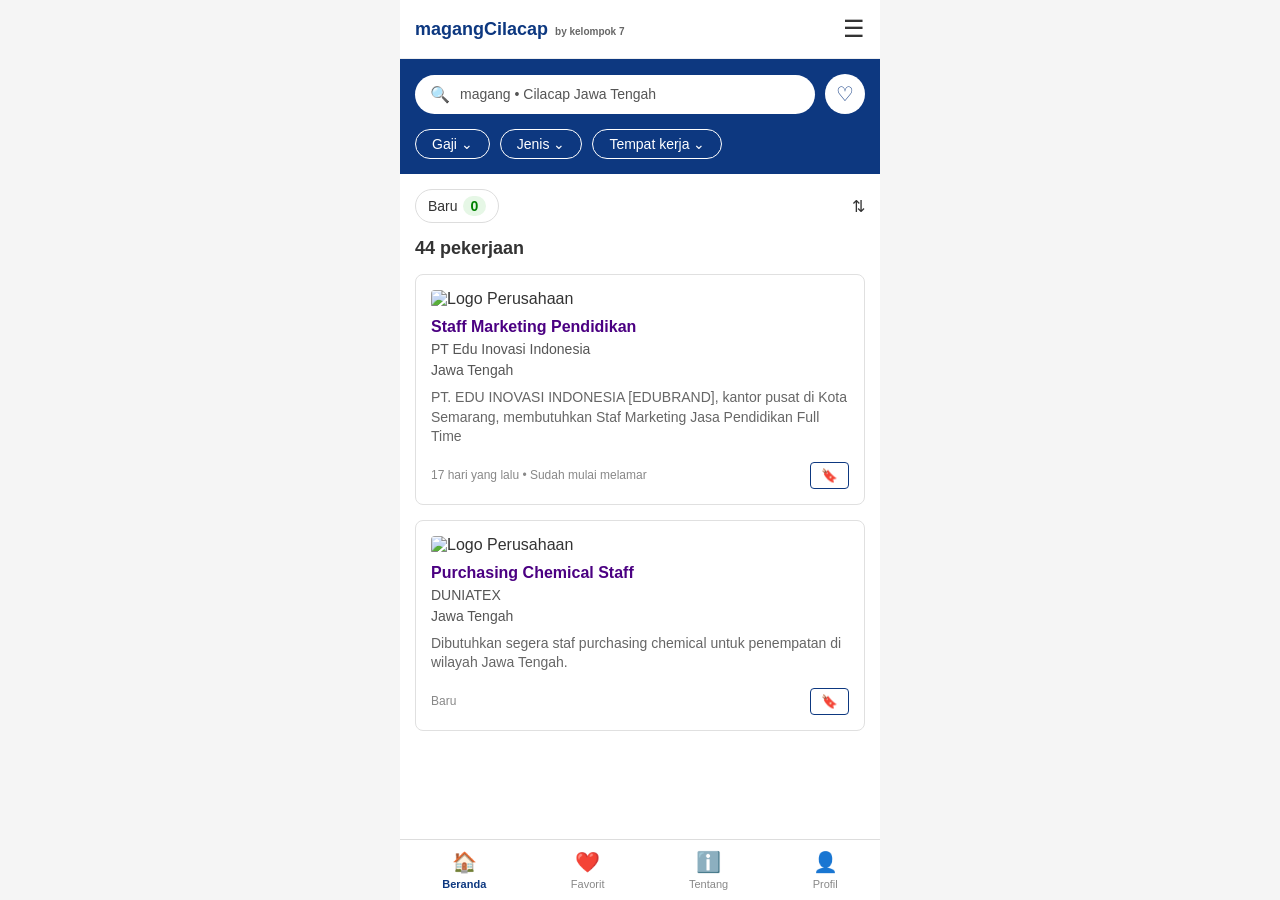
==== index.html @ 570e0b60 "membuat file index serta js, css" ====
<!DOCTYPE html>
<html lang="id">
<head>
    <meta charset="UTF-8">
    <meta name="viewport" content="width=device-width, initial-scale=1.0">
    <title>Beranda - Magang Jobs</title>
    <link rel="stylesheet" href="style.css">
</head>
<body>
    <div id="app-container">
        <!-- HEADER -->
        <header class="top-header">
            <div class="logo">
                magangCilacap <div class="logo-sub">by kelompok 7</div>
            </div>
            <div class="header-actions">
                <div class="menu-icon">☰</div>
            </div>
        </header>

        <!-- BAGIAN BIRU ATAS (Pencarian & Filter) -->
        <!-- BAGIAN BIRU ATAS (Pencarian & Filter) -->
        <div class="top-blue-bg" style="position: relative; z-index: 100;">
            <div class="search-section">
                <div class="search-box">
                    <div class="search-icon">🔍</div>
                    <input type="text" value="magang • Cilacap Jawa Tengah" readonly>
                </div>
                <button class="heart-icon-btn" onclick="window.location.href='favorit.html'">♡</button>
            </div>
            
            <div class="filter-section" id="filter-container">
                <!-- Tombol Filter -->
                <button class="filter-btn" onclick="togglePopup('popup-gaji', event)">Gaji ⌄</button>
                <button class="filter-btn" onclick="togglePopup('popup-jenis', event)">Jenis ⌄</button>
                <button class="filter-btn" onclick="togglePopup('popup-tempat', event)">Tempat kerja ⌄</button>
            </div>

            <!-- POP-UP DIKELUARKAN DARI SINI AGAR TIDAK TERSEMBUNYI -->
            
            <!-- POP-UP GAJI -->
            <div id="popup-gaji" class="filter-popup" style="display: none;">
                <div class="popup-tabs">
                    <div class="tab">Tahunan</div>
                    <div class="tab active-tab">Bulanan</div>
                    <div class="tab">Per Jam</div>
                </div>
                <div class="popup-inputs">
                    <div class="input-group">
                        <label>Min • IDR</label>
                        <select>
                            <option>Rp 0</option>
                            <option>Rp 1 jt</option>
                            <option>Rp 3 jt</option>
                        </select>
                    </div>
                    <div class="input-group">
                        <label>Maks • IDR</label>
                        <select>
                            <option>Rp 100 jt+</option>
                            <option>Rp 10 jt</option>
                            <option>Rp 5 jt</option>
                        </select>
                    </div>
                </div>
            </div>

            <!-- POP-UP JENIS -->
            <div id="popup-jenis" class="filter-popup" style="display: none;">
                <label class="checkbox-label"><input type="checkbox"> Penuh waktu</label>
                <label class="checkbox-label"><input type="checkbox"> Paruh waktu</label>
                <label class="checkbox-label"><input type="checkbox"> Kontrak/Temporer</label>
                <label class="checkbox-label"><input type="checkbox"> Kasual/Liburan</label>
            </div>

            <!-- POP-UP TEMPAT KERJA -->
            <div id="popup-tempat" class="filter-popup" style="display: none;">
                <label class="checkbox-label"><input type="checkbox"> Kantor</label>
                <label class="checkbox-label"><input type="checkbox"> Hibrid</label>
                <label class="checkbox-label"><input type="checkbox"> Jarak jauh</label>
            </div>
        </div>

        <!-- KONTEN BERANDA -->
        <div class="content">
            <div class="results-info">
                <div class="badge-baru">Baru <div class="count">0</div></div>
                <div class="sort-icon">⇅</div>
            </div>
            
            <h2 class="job-count">44 pekerjaan</h2>

            <!-- KARTU PEKERJAAN 1 -->
            <div class="job-card" onclick="window.location.href='detail.html'">
                <img src="https://via.placeholder.com/60" alt="Logo Perusahaan" class="company-logo">
                <h3 class="job-title">Staff Marketing Pendidikan</h3>
                <p class="company-name">PT Edu Inovasi Indonesia</p>
                <p class="job-location">Jawa Tengah</p>
                <p class="job-snippet">PT. EDU INOVASI INDONESIA [EDUBRAND], kantor pusat di Kota Semarang, membutuhkan Staf Marketing Jasa Pendidikan Full Time</p>
                <div class="job-footer">
                    <div class="time-posted">17 hari yang lalu • Sudah mulai melamar</div>
                    <button class="bookmark-btn" onclick="tambahFavorit(event)">🔖</button>
                </div>
            </div>
            
            <!-- KARTU PEKERJAAN 2 -->
            <div class="job-card" onclick="window.location.href='detail.html'">
                <img src="https://via.placeholder.com/60" alt="Logo Perusahaan" class="company-logo">
                <h3 class="job-title">Purchasing Chemical Staff</h3>
                <p class="company-name">DUNIATEX</p>
                <p class="job-location">Jawa Tengah</p>
                <p class="job-snippet">Dibutuhkan segera staf purchasing chemical untuk penempatan di wilayah Jawa Tengah.</p>
                <div class="job-footer">
                    <div class="time-posted">Baru</div>
                    <button class="bookmark-btn" onclick="tambahFavorit(event)">🔖</button>
                </div>
            </div>
        </div>

        <!-- BOTTOM NAVIGATION -->
        <nav class="bottom-nav">
            <a href="index.html" class="nav-item active"><div class="nav-icon">🏠</div>Beranda</a>
            <a href="favorit.html" class="nav-item"><div class="nav-icon">❤️</div>Favorit</a>
            <a href="tentang.html" class="nav-item"><div class="nav-icon">ℹ️</div>Tentang</a>
            <a href="profil.html" class="nav-item"><div class="nav-icon">👤</div>Profil</a>
        </nav>
    </div>
    <script src="script.js"></script>
</body>
</html>
---- style.css ----
* {
    margin: 0;
    padding: 0;
    box-sizing: border-box;
    font-family: -apple-system, BlinkMacSystemFont, "Segoe UI", Roboto, Helvetica, Arial, sans-serif;
}

body {
    background-color: #f5f5f5;
    color: #333;
}

#app-container {
    max-width: 480px;
    margin: 0 auto;
    background-color: #fff;
    min-height: 100vh;
    position: relative;
    padding-bottom: 70px;
}

.top-header {
    display: flex;
    justify-content: space-between;
    align-items: center;
    padding: 15px;
    border-bottom: 1px solid #eee;
    background: #fff;
}

.logo { font-weight: bold; font-size: 18px; color: #0d3880; }
.logo-sub { font-size: 10px; color: #666; display: inline-block; margin-left: 2px; }
.menu-icon { font-size: 24px; cursor: pointer; }
.content { padding: 15px; }

.bottom-nav {
    position: fixed; bottom: 0; left: 50%; transform: translateX(-50%);
    width: 100%; max-width: 480px; background: #fff; display: flex;
    justify-content: space-around; padding: 10px 0; border-top: 1px solid #ddd; z-index: 1000;
}
.nav-item { text-decoration: none; color: #888; font-size: 11px; display: flex; flex-direction: column; align-items: center; gap: 4px; }
.nav-item.active { color: #0d3880; font-weight: bold; }
.nav-icon { font-size: 20px; }


/* ==========================================================================
   FAWWAZ (FITUR: BERANDA & FILTER POP-UP)
   ========================================================================== */
.top-blue-bg { background-color: #0d3880; padding-bottom: 15px; }
.search-section { padding: 15px; display: flex; gap: 10px; align-items: center; }
.search-box { flex: 1; background: #fff; border-radius: 20px; padding: 10px 15px; display: flex; align-items: center; gap: 10px; }
.search-box input { border: none; outline: none; width: 100%; font-size: 14px; color: #555; }
.heart-icon-btn { background: #fff; color: #0d3880; border: none; width: 40px; height: 40px; border-radius: 50%; font-size: 20px; cursor: pointer; display: flex; align-items: center; justify-content: center; }
.filter-section { padding: 0 15px; display: flex; gap: 10px; overflow-x: auto; position: relative; }
.filter-section::-webkit-scrollbar { display: none; }
.filter-btn { background: transparent; border: 1px solid #fff; color: #fff; padding: 6px 16px; border-radius: 20px; white-space: nowrap; cursor: pointer; font-size: 14px; }

.filter-popup { position: absolute; top: 130px; left: 15px; background-color: #fff; color: #333; border-radius: 12px; padding: 15px; box-shadow: 0 4px 15px rgba(0, 0, 0, 0.2); z-index: 9999; min-width: 250px; }
.checkbox-label { display: flex; align-items: center; gap: 12px; padding: 10px 0; font-size: 16px; color: #444; cursor: pointer; }
.checkbox-label input[type="checkbox"] { width: 20px; height: 20px; accent-color: #0d3880; cursor: pointer; }
.popup-tabs { display: flex; gap: 15px; border-bottom: 1px solid #eee; margin-bottom: 15px; }
.tab { padding-bottom: 10px; font-size: 14px; color: #666; cursor: pointer; }
.active-tab { color: #0d3880; font-weight: bold; border-bottom: 2px solid #0d3880; }
.popup-inputs { display: flex; gap: 10px; }
.input-group { flex: 1; }
.input-group label { font-size: 12px; font-weight: bold; color: #000; display: block; margin-bottom: 5px; }
.input-group select { width: 100%; padding: 8px 10px; border: 1px solid #ccc; border-radius: 6px; font-size: 14px; background-color: #fff; color: #555; outline: none; }

.results-info { display: flex; justify-content: space-between; align-items: center; margin-bottom: 15px; }
.badge-baru { border: 1px solid #ddd; padding: 6px 12px; border-radius: 20px; font-size: 14px; display: flex; align-items: center; gap: 5px; }
.badge-baru .count { background: #e6f7e6; color: #008000; padding: 2px 8px; border-radius: 10px; font-weight: bold; }
.job-count { font-size: 18px; margin-bottom: 15px; }
.job-card { padding: 15px; border: 1px solid #e0e0e0; border-radius: 8px; margin-bottom: 15px; background: #fff; cursor: pointer; }
.company-logo { width: 50px; height: 50px; border-radius: 4px; margin-bottom: 10px; }
.job-title { color: #4b0082; font-size: 16px; margin-bottom: 5px; }
.company-name, .job-location { font-size: 14px; color: #555; margin-bottom: 5px; }
.job-snippet { font-size: 14px; color: #666; margin-top: 10px; line-height: 1.4; }
.job-footer { display: flex; justify-content: space-between; align-items: center; margin-top: 15px; }
.time-posted { font-size: 12px; color: #888; }
.bookmark-btn { background: transparent; border: 1px solid #0d3880; color: #0d3880; padding: 5px 10px; border-radius: 4px; cursor: pointer; }
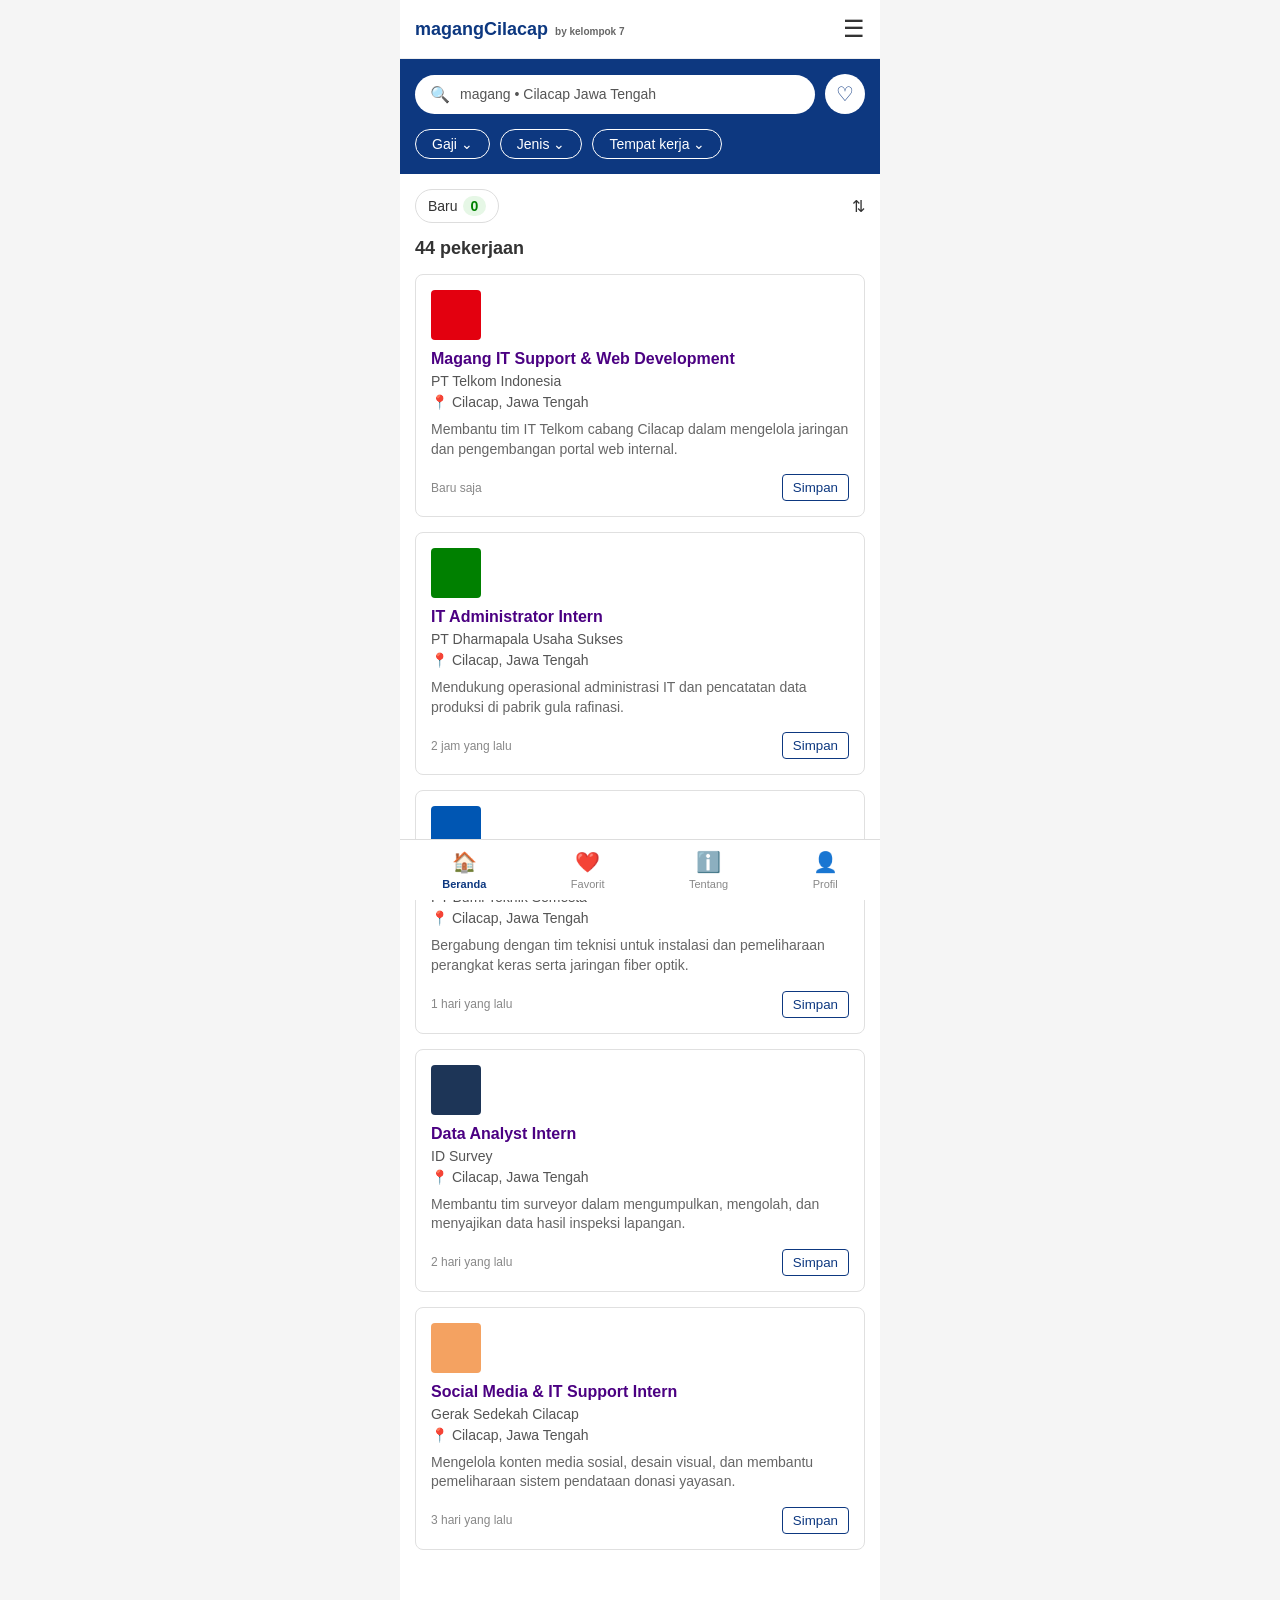
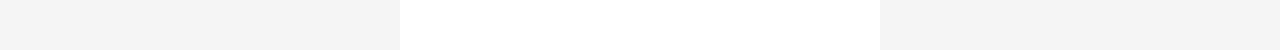
==== commit 2563c6f7: "mengubah daftar perusahaan di beranda" ====
--- a/index.html
+++ b/index.html
@@ -8,7 +8,7 @@
 </head>
 <body>
     <div id="app-container">
-        <!-- HEADER -->
+        
         <header class="top-header">
             <div class="logo">
                 magangCilacap <div class="logo-sub">by kelompok 7</div>
@@ -18,8 +18,7 @@
             </div>
         </header>
 
-        <!-- BAGIAN BIRU ATAS (Pencarian & Filter) -->
-        <!-- BAGIAN BIRU ATAS (Pencarian & Filter) -->
+        
         <div class="top-blue-bg" style="position: relative; z-index: 100;">
             <div class="search-section">
                 <div class="search-box">
@@ -30,15 +29,14 @@
             </div>
             
             <div class="filter-section" id="filter-container">
-                <!-- Tombol Filter -->
+                
                 <button class="filter-btn" onclick="togglePopup('popup-gaji', event)">Gaji ⌄</button>
                 <button class="filter-btn" onclick="togglePopup('popup-jenis', event)">Jenis ⌄</button>
                 <button class="filter-btn" onclick="togglePopup('popup-tempat', event)">Tempat kerja ⌄</button>
             </div>
 
-            <!-- POP-UP DIKELUARKAN DARI SINI AGAR TIDAK TERSEMBUNYI -->
+           
             
-            <!-- POP-UP GAJI -->
             <div id="popup-gaji" class="filter-popup" style="display: none;">
                 <div class="popup-tabs">
                     <div class="tab">Tahunan</div>
@@ -65,7 +63,7 @@
                 </div>
             </div>
 
-            <!-- POP-UP JENIS -->
+            
             <div id="popup-jenis" class="filter-popup" style="display: none;">
                 <label class="checkbox-label"><input type="checkbox"> Penuh waktu</label>
                 <label class="checkbox-label"><input type="checkbox"> Paruh waktu</label>
@@ -73,7 +71,7 @@
                 <label class="checkbox-label"><input type="checkbox"> Kasual/Liburan</label>
             </div>
 
-            <!-- POP-UP TEMPAT KERJA -->
+            
             <div id="popup-tempat" class="filter-popup" style="display: none;">
                 <label class="checkbox-label"><input type="checkbox"> Kantor</label>
                 <label class="checkbox-label"><input type="checkbox"> Hibrid</label>
@@ -81,7 +79,7 @@
             </div>
         </div>
 
-        <!-- KONTEN BERANDA -->
+        
         <div class="content">
             <div class="results-info">
                 <div class="badge-baru">Baru <div class="count">0</div></div>
@@ -90,34 +88,78 @@
             
             <h2 class="job-count">44 pekerjaan</h2>
 
-            <!-- KARTU PEKERJAAN 1 -->
-            <div class="job-card" onclick="window.location.href='detail.html'">
-                <img src="https://via.placeholder.com/60" alt="Logo Perusahaan" class="company-logo">
-                <h3 class="job-title">Staff Marketing Pendidikan</h3>
-                <p class="company-name">PT Edu Inovasi Indonesia</p>
-                <p class="job-location">Jawa Tengah</p>
-                <p class="job-snippet">PT. EDU INOVASI INDONESIA [EDUBRAND], kantor pusat di Kota Semarang, membutuhkan Staf Marketing Jasa Pendidikan Full Time</p>
-                <div class="job-footer">
-                    <div class="time-posted">17 hari yang lalu • Sudah mulai melamar</div>
-                    <button class="bookmark-btn" onclick="tambahFavorit(event)">🔖</button>
-                </div>
-            </div>
-            
-            <!-- KARTU PEKERJAAN 2 -->
-            <div class="job-card" onclick="window.location.href='detail.html'">
-                <img src="https://via.placeholder.com/60" alt="Logo Perusahaan" class="company-logo">
-                <h3 class="job-title">Purchasing Chemical Staff</h3>
-                <p class="company-name">DUNIATEX</p>
-                <p class="job-location">Jawa Tengah</p>
-                <p class="job-snippet">Dibutuhkan segera staf purchasing chemical untuk penempatan di wilayah Jawa Tengah.</p>
-                <div class="job-footer">
-                    <div class="time-posted">Baru</div>
-                    <button class="bookmark-btn" onclick="tambahFavorit(event)">🔖</button>
-                </div>
-            </div>
-        </div>
+           
+            <!-- KARTU 1: PT TELKOM INDONESIA -->
+<div class="job-card" onclick="window.location.href='detail-telkom.html'">
+    <div class="company-logo" style="background-color: #E3000F;"></div>
+    <h3 class="job-title">Magang IT Support & Web Development</h3>
+    <p class="company-name">PT Telkom Indonesia</p>
+    <p class="job-location">📍 Cilacap, Jawa Tengah</p>
+    <p class="job-snippet">Membantu tim IT Telkom cabang Cilacap dalam mengelola jaringan dan pengembangan portal web internal.</p>
+    
+    <div class="job-footer">
+        <p class="time-posted">Baru saja</p>
+        <button class="bookmark-btn" onclick="tambahFavorit(event)">Simpan</button>
+    </div>
+</div>
 
-        <!-- BOTTOM NAVIGATION -->
+<!-- KARTU 2: PT DHARMAPALA USAHA SUKSES -->
+<div class="job-card" onclick="window.location.href='detail-dharmapala.html'">
+    <div class="company-logo" style="background-color: #008000;"></div>
+    <h3 class="job-title">IT Administrator Intern</h3>
+    <p class="company-name">PT Dharmapala Usaha Sukses</p>
+    <p class="job-location">📍 Cilacap, Jawa Tengah</p>
+    <p class="job-snippet">Mendukung operasional administrasi IT dan pencatatan data produksi di pabrik gula rafinasi.</p>
+    
+    <div class="job-footer">
+        <p class="time-posted">2 jam yang lalu</p>
+        <button class="bookmark-btn" onclick="tambahFavorit(event)">Simpan</button>
+    </div>
+</div>
+
+<!-- KARTU 3: PT BUMI TEKNIK SEMESTA -->
+<div class="job-card" onclick="window.location.href='detail-bumiteknik.html'">
+    <div class="company-logo" style="background-color: #0056b3;"></div>
+    <h3 class="job-title">Internship Teknisi Jaringan</h3>
+    <p class="company-name">PT Bumi Teknik Semesta</p>
+    <p class="job-location">📍 Cilacap, Jawa Tengah</p>
+    <p class="job-snippet">Bergabung dengan tim teknisi untuk instalasi dan pemeliharaan perangkat keras serta jaringan fiber optik.</p>
+    
+    <div class="job-footer">
+        <p class="time-posted">1 hari yang lalu</p>
+        <button class="bookmark-btn" onclick="tambahFavorit(event)">Simpan</button>
+    </div>
+</div>
+
+<!-- KARTU 4: ID SURVEY -->
+<div class="job-card" onclick="window.location.href='detail-idsurvey.html'">
+    <div class="company-logo" style="background-color: #1D3557;"></div>
+    <h3 class="job-title">Data Analyst Intern</h3>
+    <p class="company-name">ID Survey</p>
+    <p class="job-location">📍 Cilacap, Jawa Tengah</p>
+    <p class="job-snippet">Membantu tim surveyor dalam mengumpulkan, mengolah, dan menyajikan data hasil inspeksi lapangan.</p>
+    
+    <div class="job-footer">
+        <p class="time-posted">2 hari yang lalu</p>
+        <button class="bookmark-btn" onclick="tambahFavorit(event)">Simpan</button>
+    </div>
+</div>
+
+<!-- KARTU 5: GERAK SEDEKAH CILACAP -->
+<div class="job-card" onclick="window.location.href='detail-gsc.html'">
+    <div class="company-logo" style="background-color: #F4A261;"></div>
+    <h3 class="job-title">Social Media & IT Support Intern</h3>
+    <p class="company-name">Gerak Sedekah Cilacap</p>
+    <p class="job-location">📍 Cilacap, Jawa Tengah</p>
+    <p class="job-snippet">Mengelola konten media sosial, desain visual, dan membantu pemeliharaan sistem pendataan donasi yayasan.</p>
+    
+    <div class="job-footer">
+        <p class="time-posted">3 hari yang lalu</p>
+        <button class="bookmark-btn" onclick="tambahFavorit(event)">Simpan</button>
+    </div>
+</div>
+
+        
         <nav class="bottom-nav">
             <a href="index.html" class="nav-item active"><div class="nav-icon">🏠</div>Beranda</a>
             <a href="favorit.html" class="nav-item"><div class="nav-icon">❤️</div>Favorit</a>
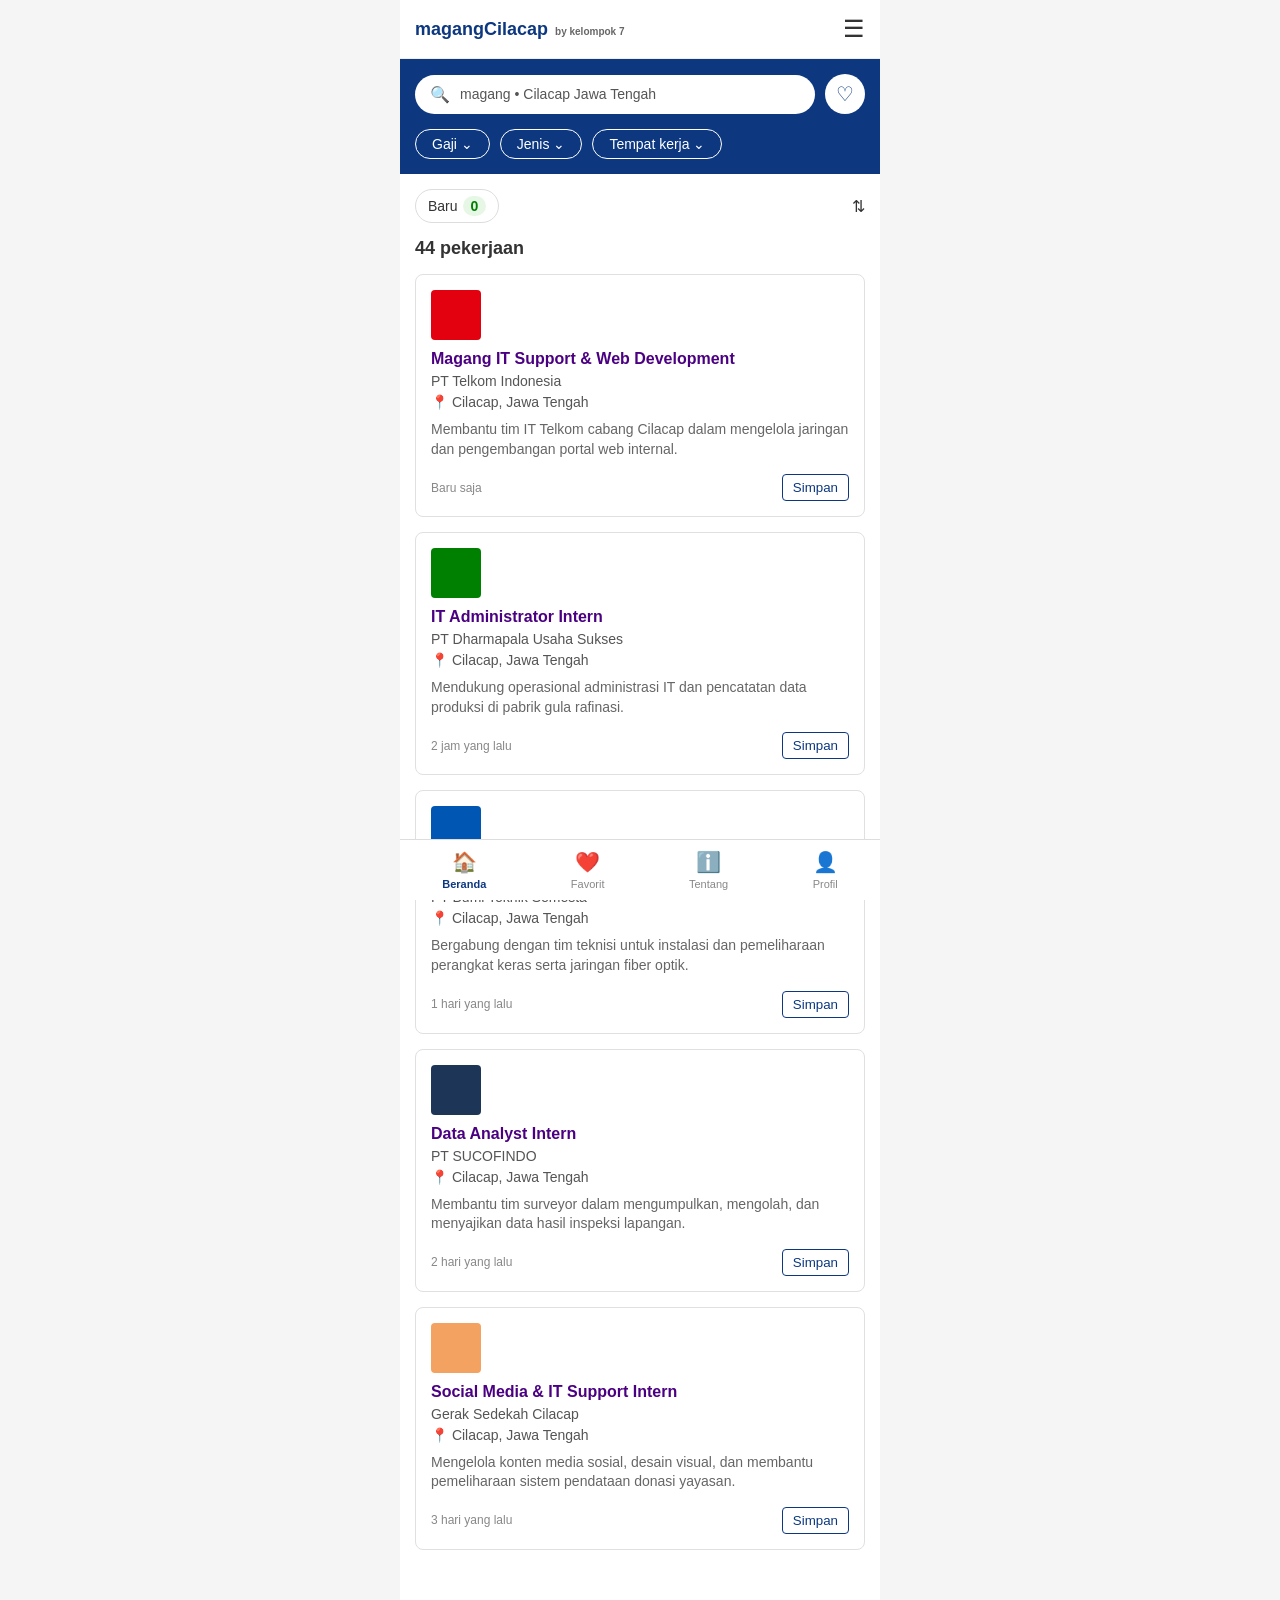
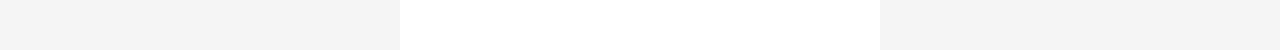
==== commit b9182f76: "Mengubah nama file, tambah js dan css" ====
--- a/index.html
+++ b/index.html
@@ -131,11 +131,11 @@
     </div>
 </div>
 
-<!-- KARTU 4: ID SURVEY -->
+<!-- KARTU 4: PT.SUCOFINDO -->
 <div class="job-card" onclick="window.location.href='detail-idsurvey.html'">
     <div class="company-logo" style="background-color: #1D3557;"></div>
     <h3 class="job-title">Data Analyst Intern</h3>
-    <p class="company-name">ID Survey</p>
+    <p class="company-name">PT SUCOFINDO</p>
     <p class="job-location">📍 Cilacap, Jawa Tengah</p>
     <p class="job-snippet">Membantu tim surveyor dalam mengumpulkan, mengolah, dan menyajikan data hasil inspeksi lapangan.</p>
     
--- a/style.css
+++ b/style.css
@@ -80,4 +80,87 @@
 .time-posted { font-size: 12px; color: #888; }
 .bookmark-btn { background: transparent; border: 1px solid #0d3880; color: #0d3880; padding: 5px 10px; border-radius: 4px; cursor: pointer; }
 
+/* ==========================================================================
+   GLOBAL STYLES (MILIK BERSAMA - JANGAN DIUBAH TANPA KESEPAKATAN)
+   ========================================================================== */
+* { margin: 0; padding: 0; box-sizing: border-box; font-family: -apple-system, BlinkMacSystemFont, "Segoe UI", Roboto, Helvetica, Arial, sans-serif; }
+body { background-color: #f5f5f5; color: #333; }
+#app-container { max-width: 480px; margin: 0 auto; background-color: #fff; min-height: 100vh; position: relative; padding-bottom: 70px; }
+.top-header { display: flex; justify-content: space-between; align-items: center; padding: 15px; border-bottom: 1px solid #eee; background: #fff; }
+.logo { font-weight: bold; font-size: 18px; color: #0d3880; }
+.logo-sub { font-size: 10px; color: #666; display: inline-block; margin-left: 2px; }
+.menu-icon { font-size: 24px; cursor: pointer; }
+.content { padding: 15px; }
+.bottom-nav { position: fixed; bottom: 0; left: 50%; transform: translateX(-50%); width: 100%; max-width: 480px; background: #fff; display: flex; justify-content: space-around; padding: 10px 0; border-top: 1px solid #ddd; z-index: 1000; }
+.nav-item { text-decoration: none; color: #888; font-size: 11px; display: flex; flex-direction: column; align-items: center; gap: 4px; }
+.nav-item.active { color: #0d3880; font-weight: bold; }
+.nav-icon { font-size: 20px; }
 
+/* ==========================================================================
+   AREA ANGGOTA 1: FAWWAZ (FITUR: BERANDA & FILTER POP-UP)
+   ========================================================================== */
+.top-blue-bg { background-color: #0d3880; padding-bottom: 15px; }
+.search-section { padding: 15px; display: flex; gap: 10px; align-items: center; }
+.search-box { flex: 1; background: #fff; border-radius: 20px; padding: 10px 15px; display: flex; align-items: center; gap: 10px; }
+.search-box input { border: none; outline: none; width: 100%; font-size: 14px; color: #555; }
+.heart-icon-btn { background: #fff; color: #0d3880; border: none; width: 40px; height: 40px; border-radius: 50%; font-size: 20px; cursor: pointer; display: flex; align-items: center; justify-content: center; }
+.filter-section { padding: 0 15px; display: flex; gap: 10px; overflow-x: auto; position: relative; }
+.filter-section::-webkit-scrollbar { display: none; }
+.filter-btn { background: transparent; border: 1px solid #fff; color: #fff; padding: 6px 16px; border-radius: 20px; white-space: nowrap; cursor: pointer; font-size: 14px; }
+.filter-popup { position: absolute; top: 130px; left: 15px; background-color: #fff; color: #333; border-radius: 12px; padding: 15px; box-shadow: 0 4px 15px rgba(0, 0, 0, 0.2); z-index: 9999; min-width: 250px; }
+.checkbox-label { display: flex; align-items: center; gap: 12px; padding: 10px 0; font-size: 16px; color: #444; cursor: pointer; }
+.checkbox-label input[type="checkbox"] { width: 20px; height: 20px; accent-color: #0d3880; cursor: pointer; }
+.popup-tabs { display: flex; gap: 15px; border-bottom: 1px solid #eee; margin-bottom: 15px; }
+.tab { padding-bottom: 10px; font-size: 14px; color: #666; cursor: pointer; }
+.active-tab { color: #0d3880; font-weight: bold; border-bottom: 2px solid #0d3880; }
+.popup-inputs { display: flex; gap: 10px; }
+.input-group { flex: 1; }
+.input-group label { font-size: 12px; font-weight: bold; color: #000; display: block; margin-bottom: 5px; }
+.input-group select { width: 100%; padding: 8px 10px; border: 1px solid #ccc; border-radius: 6px; font-size: 14px; background-color: #fff; color: #555; outline: none; }
+.results-info { display: flex; justify-content: space-between; align-items: center; margin-bottom: 15px; }
+.badge-baru { border: 1px solid #ddd; padding: 6px 12px; border-radius: 20px; font-size: 14px; display: flex; align-items: center; gap: 5px; }
+.badge-baru .count { background: #e6f7e6; color: #008000; padding: 2px 8px; border-radius: 10px; font-weight: bold; }
+.job-count { font-size: 18px; margin-bottom: 15px; }
+.job-card { padding: 15px; border: 1px solid #e0e0e0; border-radius: 8px; margin-bottom: 15px; background: #fff; cursor: pointer; }
+.company-logo { width: 50px; height: 50px; border-radius: 4px; margin-bottom: 10px; }
+.job-title { color: #4b0082; font-size: 16px; margin-bottom: 5px; }
+.company-name, .job-location { font-size: 14px; color: #555; margin-bottom: 5px; }
+.job-snippet { font-size: 14px; color: #666; margin-top: 10px; line-height: 1.4; }
+.job-footer { display: flex; justify-content: space-between; align-items: center; margin-top: 15px; }
+.time-posted { font-size: 12px; color: #888; }
+.bookmark-btn { background: transparent; border: 1px solid #0d3880; color: #0d3880; padding: 5px 10px; border-radius: 4px; cursor: pointer; }
+
+/* ==========================================================================
+   AREA ANGGOTA 2 (FITUR: DETAIL LOWONGAN & LAMARAN)
+   ========================================================================== */
+.detail-header { padding: 15px; border-bottom: 1px solid #eee; background: #fff; }
+.back-btn { background: none; border: none; font-size: 16px; color: #0d3880; font-weight: bold; cursor: pointer; text-decoration: none; }
+.detail-top { margin-bottom: 15px; }
+.detail-logo { width: 70px; height: 70px; border-radius: 8px; }
+.detail-title { font-size: 22px; color: #2c2c2c; margin-bottom: 5px; }
+.detail-company { font-size: 16px; color: #555; margin-bottom: 15px; display: flex; align-items: center; gap: 5px; }
+.verified-icon { font-size: 12px; color: #0d3880; }
+.job-meta { list-style: none; font-size: 14px; color: #444; margin-bottom: 15px; }
+.job-meta li { margin-bottom: 8px; }
+.detail-posted { font-size: 12px; color: #888; margin-bottom: 20px; border-bottom: 1px solid #eee; padding-bottom: 15px; }
+.job-description { font-size: 14px; line-height: 1.6; color: #333; padding-bottom: 30px; }
+.job-description ul { padding-left: 20px; margin-top: 5px; }
+.company-overview { margin-top: 10px; border-top: 4px solid #f5f5f5; padding-top: 20px; padding-bottom: 30px; }
+.company-overview h2 { font-size: 18px; color: #2c2c2c; margin-bottom: 15px; }
+.overview-item { margin-bottom: 15px; }
+.overview-label { font-size: 14px; color: #333; font-weight: bold; margin-bottom: 5px; }
+.overview-text { font-size: 14px; color: #555; }
+.company-link { font-size: 14px; color: #0d3880; text-decoration: none; border-bottom: 1px solid #0d3880; padding-bottom: 2px; display: inline-block; }
+
+/* ==========================================================================
+   AREA ANGGOTA 3 (FITUR: PROFIL, FAVORIT, TENTANG KAMI)
+   ========================================================================== */
+.center-content { text-align: center; padding-top: 40px; }
+.profile-avatar { background-color: #0d3880; color: white; width: 80px; height: 80px; border-radius: 50%; display: flex; align-items: center; justify-content: center; font-size: 32px; font-weight: bold; margin: 0 auto 15px auto; }
+.profile-name { font-size: 20px; margin-bottom: 10px; }
+.profile-info { font-size: 14px; color: #666; margin-bottom: 5px; }
+.btn-primary { background-color: #e60278; color: white; border: none; padding: 12px; border-radius: 6px; font-weight: bold; cursor: pointer; width: 100%; }
+.page-title { font-size: 18px; margin-bottom: 15px; color: #333; }
+.about-text { margin-bottom: 15px; line-height: 1.6; color: #555; }
+.team-list { list-style-type: none; margin-top: 10px; }
+.team-list li { padding: 10px; background: #f9f9f9; border: 1px solid #eee; margin-bottom: 8px; border-radius: 4px; }
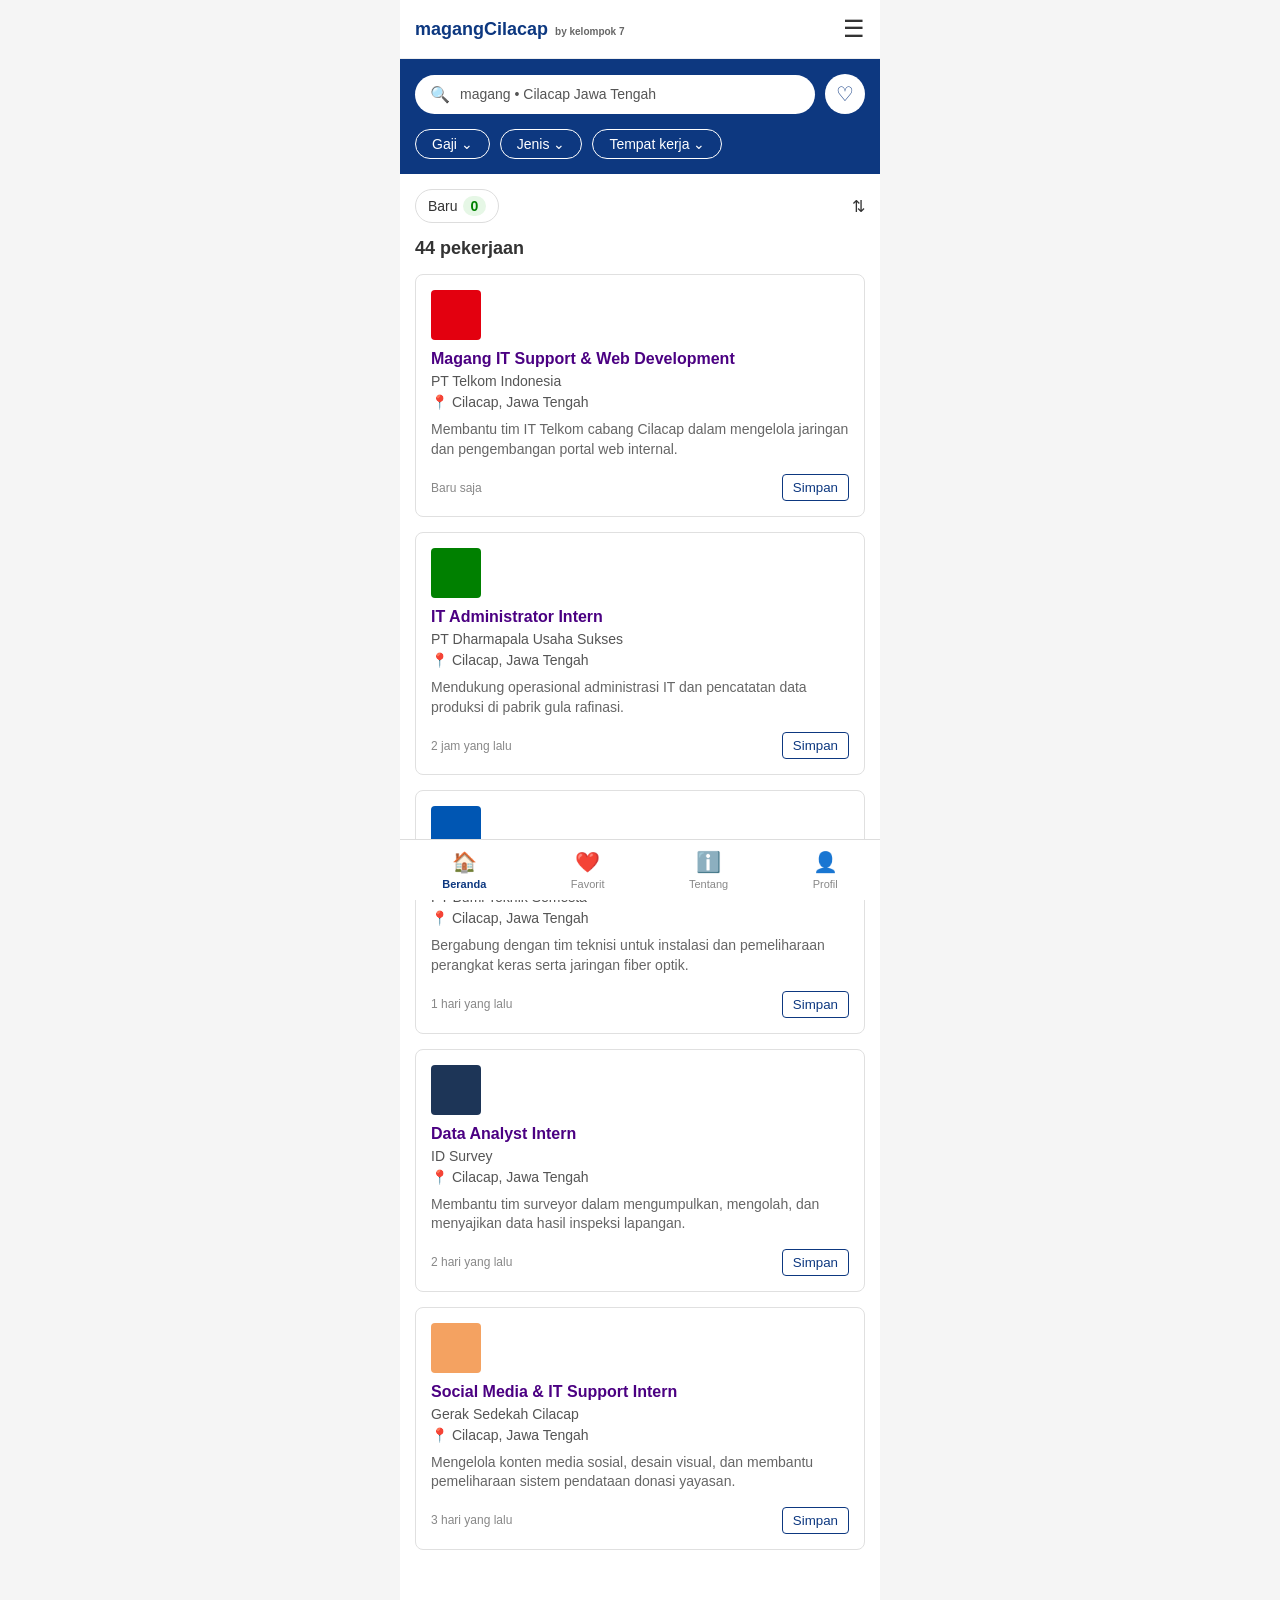
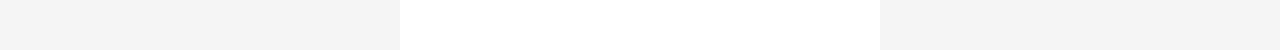
==== commit 31f4e012: "Mengubah nama file, tambah js dan css"" ====
--- a/index.html
+++ b/index.html
@@ -131,11 +131,11 @@
     </div>
 </div>
 
-<!-- KARTU 4: PT.SUCOFINDO -->
+<!-- KARTU 4: ID SURVEY -->
 <div class="job-card" onclick="window.location.href='detail-idsurvey.html'">
     <div class="company-logo" style="background-color: #1D3557;"></div>
     <h3 class="job-title">Data Analyst Intern</h3>
-    <p class="company-name">PT SUCOFINDO</p>
+    <p class="company-name">ID Survey</p>
     <p class="job-location">📍 Cilacap, Jawa Tengah</p>
     <p class="job-snippet">Membantu tim surveyor dalam mengumpulkan, mengolah, dan menyajikan data hasil inspeksi lapangan.</p>
     
--- a/style.css
+++ b/style.css
@@ -80,87 +80,4 @@
 .time-posted { font-size: 12px; color: #888; }
 .bookmark-btn { background: transparent; border: 1px solid #0d3880; color: #0d3880; padding: 5px 10px; border-radius: 4px; cursor: pointer; }
 
-/* ==========================================================================
-   GLOBAL STYLES (MILIK BERSAMA - JANGAN DIUBAH TANPA KESEPAKATAN)
-   ========================================================================== */
-* { margin: 0; padding: 0; box-sizing: border-box; font-family: -apple-system, BlinkMacSystemFont, "Segoe UI", Roboto, Helvetica, Arial, sans-serif; }
-body { background-color: #f5f5f5; color: #333; }
-#app-container { max-width: 480px; margin: 0 auto; background-color: #fff; min-height: 100vh; position: relative; padding-bottom: 70px; }
-.top-header { display: flex; justify-content: space-between; align-items: center; padding: 15px; border-bottom: 1px solid #eee; background: #fff; }
-.logo { font-weight: bold; font-size: 18px; color: #0d3880; }
-.logo-sub { font-size: 10px; color: #666; display: inline-block; margin-left: 2px; }
-.menu-icon { font-size: 24px; cursor: pointer; }
-.content { padding: 15px; }
-.bottom-nav { position: fixed; bottom: 0; left: 50%; transform: translateX(-50%); width: 100%; max-width: 480px; background: #fff; display: flex; justify-content: space-around; padding: 10px 0; border-top: 1px solid #ddd; z-index: 1000; }
-.nav-item { text-decoration: none; color: #888; font-size: 11px; display: flex; flex-direction: column; align-items: center; gap: 4px; }
-.nav-item.active { color: #0d3880; font-weight: bold; }
-.nav-icon { font-size: 20px; }
 
-/* ==========================================================================
-   AREA ANGGOTA 1: FAWWAZ (FITUR: BERANDA & FILTER POP-UP)
-   ========================================================================== */
-.top-blue-bg { background-color: #0d3880; padding-bottom: 15px; }
-.search-section { padding: 15px; display: flex; gap: 10px; align-items: center; }
-.search-box { flex: 1; background: #fff; border-radius: 20px; padding: 10px 15px; display: flex; align-items: center; gap: 10px; }
-.search-box input { border: none; outline: none; width: 100%; font-size: 14px; color: #555; }
-.heart-icon-btn { background: #fff; color: #0d3880; border: none; width: 40px; height: 40px; border-radius: 50%; font-size: 20px; cursor: pointer; display: flex; align-items: center; justify-content: center; }
-.filter-section { padding: 0 15px; display: flex; gap: 10px; overflow-x: auto; position: relative; }
-.filter-section::-webkit-scrollbar { display: none; }
-.filter-btn { background: transparent; border: 1px solid #fff; color: #fff; padding: 6px 16px; border-radius: 20px; white-space: nowrap; cursor: pointer; font-size: 14px; }
-.filter-popup { position: absolute; top: 130px; left: 15px; background-color: #fff; color: #333; border-radius: 12px; padding: 15px; box-shadow: 0 4px 15px rgba(0, 0, 0, 0.2); z-index: 9999; min-width: 250px; }
-.checkbox-label { display: flex; align-items: center; gap: 12px; padding: 10px 0; font-size: 16px; color: #444; cursor: pointer; }
-.checkbox-label input[type="checkbox"] { width: 20px; height: 20px; accent-color: #0d3880; cursor: pointer; }
-.popup-tabs { display: flex; gap: 15px; border-bottom: 1px solid #eee; margin-bottom: 15px; }
-.tab { padding-bottom: 10px; font-size: 14px; color: #666; cursor: pointer; }
-.active-tab { color: #0d3880; font-weight: bold; border-bottom: 2px solid #0d3880; }
-.popup-inputs { display: flex; gap: 10px; }
-.input-group { flex: 1; }
-.input-group label { font-size: 12px; font-weight: bold; color: #000; display: block; margin-bottom: 5px; }
-.input-group select { width: 100%; padding: 8px 10px; border: 1px solid #ccc; border-radius: 6px; font-size: 14px; background-color: #fff; color: #555; outline: none; }
-.results-info { display: flex; justify-content: space-between; align-items: center; margin-bottom: 15px; }
-.badge-baru { border: 1px solid #ddd; padding: 6px 12px; border-radius: 20px; font-size: 14px; display: flex; align-items: center; gap: 5px; }
-.badge-baru .count { background: #e6f7e6; color: #008000; padding: 2px 8px; border-radius: 10px; font-weight: bold; }
-.job-count { font-size: 18px; margin-bottom: 15px; }
-.job-card { padding: 15px; border: 1px solid #e0e0e0; border-radius: 8px; margin-bottom: 15px; background: #fff; cursor: pointer; }
-.company-logo { width: 50px; height: 50px; border-radius: 4px; margin-bottom: 10px; }
-.job-title { color: #4b0082; font-size: 16px; margin-bottom: 5px; }
-.company-name, .job-location { font-size: 14px; color: #555; margin-bottom: 5px; }
-.job-snippet { font-size: 14px; color: #666; margin-top: 10px; line-height: 1.4; }
-.job-footer { display: flex; justify-content: space-between; align-items: center; margin-top: 15px; }
-.time-posted { font-size: 12px; color: #888; }
-.bookmark-btn { background: transparent; border: 1px solid #0d3880; color: #0d3880; padding: 5px 10px; border-radius: 4px; cursor: pointer; }
-
-/* ==========================================================================
-   AREA ANGGOTA 2 (FITUR: DETAIL LOWONGAN & LAMARAN)
-   ========================================================================== */
-.detail-header { padding: 15px; border-bottom: 1px solid #eee; background: #fff; }
-.back-btn { background: none; border: none; font-size: 16px; color: #0d3880; font-weight: bold; cursor: pointer; text-decoration: none; }
-.detail-top { margin-bottom: 15px; }
-.detail-logo { width: 70px; height: 70px; border-radius: 8px; }
-.detail-title { font-size: 22px; color: #2c2c2c; margin-bottom: 5px; }
-.detail-company { font-size: 16px; color: #555; margin-bottom: 15px; display: flex; align-items: center; gap: 5px; }
-.verified-icon { font-size: 12px; color: #0d3880; }
-.job-meta { list-style: none; font-size: 14px; color: #444; margin-bottom: 15px; }
-.job-meta li { margin-bottom: 8px; }
-.detail-posted { font-size: 12px; color: #888; margin-bottom: 20px; border-bottom: 1px solid #eee; padding-bottom: 15px; }
-.job-description { font-size: 14px; line-height: 1.6; color: #333; padding-bottom: 30px; }
-.job-description ul { padding-left: 20px; margin-top: 5px; }
-.company-overview { margin-top: 10px; border-top: 4px solid #f5f5f5; padding-top: 20px; padding-bottom: 30px; }
-.company-overview h2 { font-size: 18px; color: #2c2c2c; margin-bottom: 15px; }
-.overview-item { margin-bottom: 15px; }
-.overview-label { font-size: 14px; color: #333; font-weight: bold; margin-bottom: 5px; }
-.overview-text { font-size: 14px; color: #555; }
-.company-link { font-size: 14px; color: #0d3880; text-decoration: none; border-bottom: 1px solid #0d3880; padding-bottom: 2px; display: inline-block; }
-
-/* ==========================================================================
-   AREA ANGGOTA 3 (FITUR: PROFIL, FAVORIT, TENTANG KAMI)
-   ========================================================================== */
-.center-content { text-align: center; padding-top: 40px; }
-.profile-avatar { background-color: #0d3880; color: white; width: 80px; height: 80px; border-radius: 50%; display: flex; align-items: center; justify-content: center; font-size: 32px; font-weight: bold; margin: 0 auto 15px auto; }
-.profile-name { font-size: 20px; margin-bottom: 10px; }
-.profile-info { font-size: 14px; color: #666; margin-bottom: 5px; }
-.btn-primary { background-color: #e60278; color: white; border: none; padding: 12px; border-radius: 6px; font-weight: bold; cursor: pointer; width: 100%; }
-.page-title { font-size: 18px; margin-bottom: 15px; color: #333; }
-.about-text { margin-bottom: 15px; line-height: 1.6; color: #555; }
-.team-list { list-style-type: none; margin-top: 10px; }
-.team-list li { padding: 10px; background: #f9f9f9; border: 1px solid #eee; margin-bottom: 8px; border-radius: 4px; }
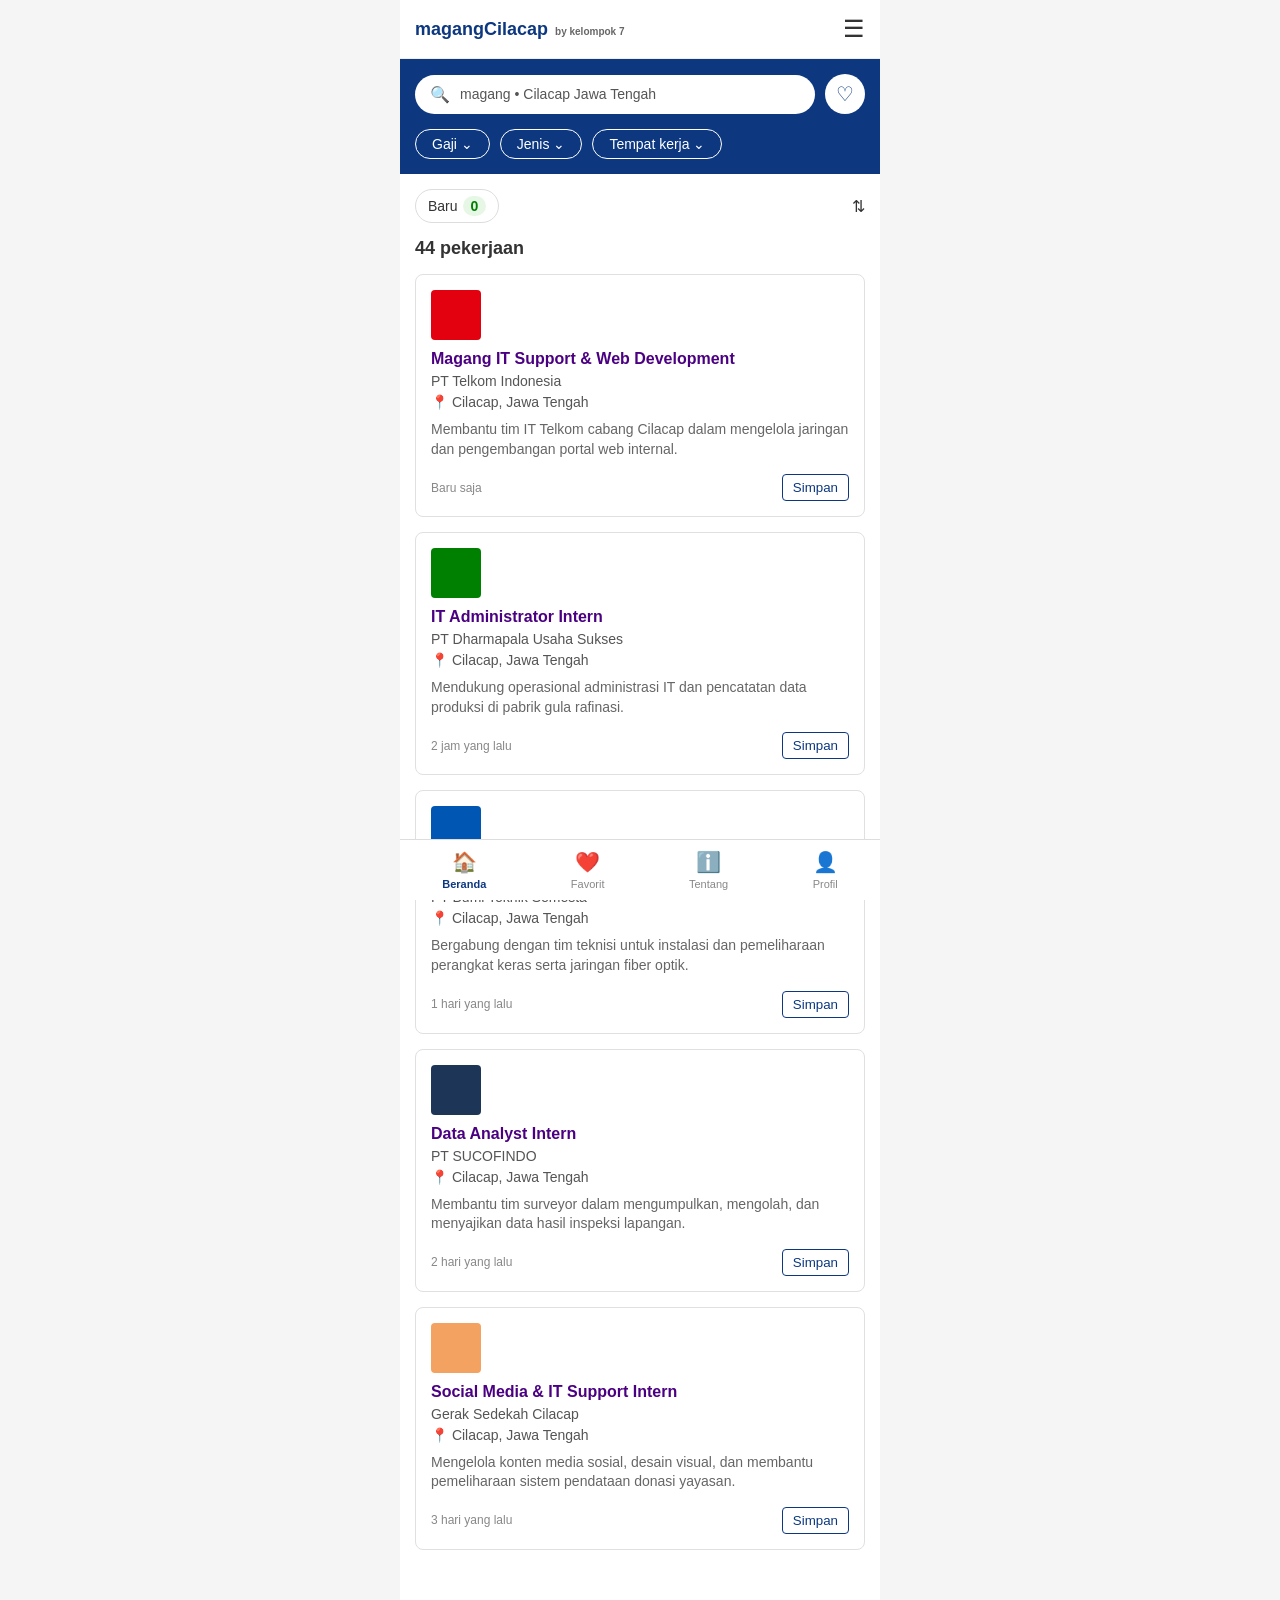
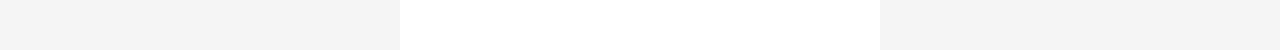
==== commit 5a127933: "Merge pull request #6 from fawwazayasi75-gif/fitur-detail-lamaran Mengubah nama file, tambah js dan " ====
--- a/index.html
+++ b/index.html
@@ -131,11 +131,11 @@
     </div>
 </div>
 
-<!-- KARTU 4: ID SURVEY -->
+<!-- KARTU 4: PT.SUCOFINDO -->
 <div class="job-card" onclick="window.location.href='detail-idsurvey.html'">
     <div class="company-logo" style="background-color: #1D3557;"></div>
     <h3 class="job-title">Data Analyst Intern</h3>
-    <p class="company-name">ID Survey</p>
+    <p class="company-name">PT SUCOFINDO</p>
     <p class="job-location">📍 Cilacap, Jawa Tengah</p>
     <p class="job-snippet">Membantu tim surveyor dalam mengumpulkan, mengolah, dan menyajikan data hasil inspeksi lapangan.</p>
     
--- a/style.css
+++ b/style.css
@@ -80,4 +80,87 @@
 .time-posted { font-size: 12px; color: #888; }
 .bookmark-btn { background: transparent; border: 1px solid #0d3880; color: #0d3880; padding: 5px 10px; border-radius: 4px; cursor: pointer; }
 
+/* ==========================================================================
+   GLOBAL STYLES (MILIK BERSAMA - JANGAN DIUBAH TANPA KESEPAKATAN)
+   ========================================================================== */
+* { margin: 0; padding: 0; box-sizing: border-box; font-family: -apple-system, BlinkMacSystemFont, "Segoe UI", Roboto, Helvetica, Arial, sans-serif; }
+body { background-color: #f5f5f5; color: #333; }
+#app-container { max-width: 480px; margin: 0 auto; background-color: #fff; min-height: 100vh; position: relative; padding-bottom: 70px; }
+.top-header { display: flex; justify-content: space-between; align-items: center; padding: 15px; border-bottom: 1px solid #eee; background: #fff; }
+.logo { font-weight: bold; font-size: 18px; color: #0d3880; }
+.logo-sub { font-size: 10px; color: #666; display: inline-block; margin-left: 2px; }
+.menu-icon { font-size: 24px; cursor: pointer; }
+.content { padding: 15px; }
+.bottom-nav { position: fixed; bottom: 0; left: 50%; transform: translateX(-50%); width: 100%; max-width: 480px; background: #fff; display: flex; justify-content: space-around; padding: 10px 0; border-top: 1px solid #ddd; z-index: 1000; }
+.nav-item { text-decoration: none; color: #888; font-size: 11px; display: flex; flex-direction: column; align-items: center; gap: 4px; }
+.nav-item.active { color: #0d3880; font-weight: bold; }
+.nav-icon { font-size: 20px; }
 
+/* ==========================================================================
+   AREA ANGGOTA 1: FAWWAZ (FITUR: BERANDA & FILTER POP-UP)
+   ========================================================================== */
+.top-blue-bg { background-color: #0d3880; padding-bottom: 15px; }
+.search-section { padding: 15px; display: flex; gap: 10px; align-items: center; }
+.search-box { flex: 1; background: #fff; border-radius: 20px; padding: 10px 15px; display: flex; align-items: center; gap: 10px; }
+.search-box input { border: none; outline: none; width: 100%; font-size: 14px; color: #555; }
+.heart-icon-btn { background: #fff; color: #0d3880; border: none; width: 40px; height: 40px; border-radius: 50%; font-size: 20px; cursor: pointer; display: flex; align-items: center; justify-content: center; }
+.filter-section { padding: 0 15px; display: flex; gap: 10px; overflow-x: auto; position: relative; }
+.filter-section::-webkit-scrollbar { display: none; }
+.filter-btn { background: transparent; border: 1px solid #fff; color: #fff; padding: 6px 16px; border-radius: 20px; white-space: nowrap; cursor: pointer; font-size: 14px; }
+.filter-popup { position: absolute; top: 130px; left: 15px; background-color: #fff; color: #333; border-radius: 12px; padding: 15px; box-shadow: 0 4px 15px rgba(0, 0, 0, 0.2); z-index: 9999; min-width: 250px; }
+.checkbox-label { display: flex; align-items: center; gap: 12px; padding: 10px 0; font-size: 16px; color: #444; cursor: pointer; }
+.checkbox-label input[type="checkbox"] { width: 20px; height: 20px; accent-color: #0d3880; cursor: pointer; }
+.popup-tabs { display: flex; gap: 15px; border-bottom: 1px solid #eee; margin-bottom: 15px; }
+.tab { padding-bottom: 10px; font-size: 14px; color: #666; cursor: pointer; }
+.active-tab { color: #0d3880; font-weight: bold; border-bottom: 2px solid #0d3880; }
+.popup-inputs { display: flex; gap: 10px; }
+.input-group { flex: 1; }
+.input-group label { font-size: 12px; font-weight: bold; color: #000; display: block; margin-bottom: 5px; }
+.input-group select { width: 100%; padding: 8px 10px; border: 1px solid #ccc; border-radius: 6px; font-size: 14px; background-color: #fff; color: #555; outline: none; }
+.results-info { display: flex; justify-content: space-between; align-items: center; margin-bottom: 15px; }
+.badge-baru { border: 1px solid #ddd; padding: 6px 12px; border-radius: 20px; font-size: 14px; display: flex; align-items: center; gap: 5px; }
+.badge-baru .count { background: #e6f7e6; color: #008000; padding: 2px 8px; border-radius: 10px; font-weight: bold; }
+.job-count { font-size: 18px; margin-bottom: 15px; }
+.job-card { padding: 15px; border: 1px solid #e0e0e0; border-radius: 8px; margin-bottom: 15px; background: #fff; cursor: pointer; }
+.company-logo { width: 50px; height: 50px; border-radius: 4px; margin-bottom: 10px; }
+.job-title { color: #4b0082; font-size: 16px; margin-bottom: 5px; }
+.company-name, .job-location { font-size: 14px; color: #555; margin-bottom: 5px; }
+.job-snippet { font-size: 14px; color: #666; margin-top: 10px; line-height: 1.4; }
+.job-footer { display: flex; justify-content: space-between; align-items: center; margin-top: 15px; }
+.time-posted { font-size: 12px; color: #888; }
+.bookmark-btn { background: transparent; border: 1px solid #0d3880; color: #0d3880; padding: 5px 10px; border-radius: 4px; cursor: pointer; }
+
+/* ==========================================================================
+   AREA ANGGOTA 2 (FITUR: DETAIL LOWONGAN & LAMARAN)
+   ========================================================================== */
+.detail-header { padding: 15px; border-bottom: 1px solid #eee; background: #fff; }
+.back-btn { background: none; border: none; font-size: 16px; color: #0d3880; font-weight: bold; cursor: pointer; text-decoration: none; }
+.detail-top { margin-bottom: 15px; }
+.detail-logo { width: 70px; height: 70px; border-radius: 8px; }
+.detail-title { font-size: 22px; color: #2c2c2c; margin-bottom: 5px; }
+.detail-company { font-size: 16px; color: #555; margin-bottom: 15px; display: flex; align-items: center; gap: 5px; }
+.verified-icon { font-size: 12px; color: #0d3880; }
+.job-meta { list-style: none; font-size: 14px; color: #444; margin-bottom: 15px; }
+.job-meta li { margin-bottom: 8px; }
+.detail-posted { font-size: 12px; color: #888; margin-bottom: 20px; border-bottom: 1px solid #eee; padding-bottom: 15px; }
+.job-description { font-size: 14px; line-height: 1.6; color: #333; padding-bottom: 30px; }
+.job-description ul { padding-left: 20px; margin-top: 5px; }
+.company-overview { margin-top: 10px; border-top: 4px solid #f5f5f5; padding-top: 20px; padding-bottom: 30px; }
+.company-overview h2 { font-size: 18px; color: #2c2c2c; margin-bottom: 15px; }
+.overview-item { margin-bottom: 15px; }
+.overview-label { font-size: 14px; color: #333; font-weight: bold; margin-bottom: 5px; }
+.overview-text { font-size: 14px; color: #555; }
+.company-link { font-size: 14px; color: #0d3880; text-decoration: none; border-bottom: 1px solid #0d3880; padding-bottom: 2px; display: inline-block; }
+
+/* ==========================================================================
+   AREA ANGGOTA 3 (FITUR: PROFIL, FAVORIT, TENTANG KAMI)
+   ========================================================================== */
+.center-content { text-align: center; padding-top: 40px; }
+.profile-avatar { background-color: #0d3880; color: white; width: 80px; height: 80px; border-radius: 50%; display: flex; align-items: center; justify-content: center; font-size: 32px; font-weight: bold; margin: 0 auto 15px auto; }
+.profile-name { font-size: 20px; margin-bottom: 10px; }
+.profile-info { font-size: 14px; color: #666; margin-bottom: 5px; }
+.btn-primary { background-color: #e60278; color: white; border: none; padding: 12px; border-radius: 6px; font-weight: bold; cursor: pointer; width: 100%; }
+.page-title { font-size: 18px; margin-bottom: 15px; color: #333; }
+.about-text { margin-bottom: 15px; line-height: 1.6; color: #555; }
+.team-list { list-style-type: none; margin-top: 10px; }
+.team-list li { padding: 10px; background: #f9f9f9; border: 1px solid #eee; margin-bottom: 8px; border-radius: 4px; }
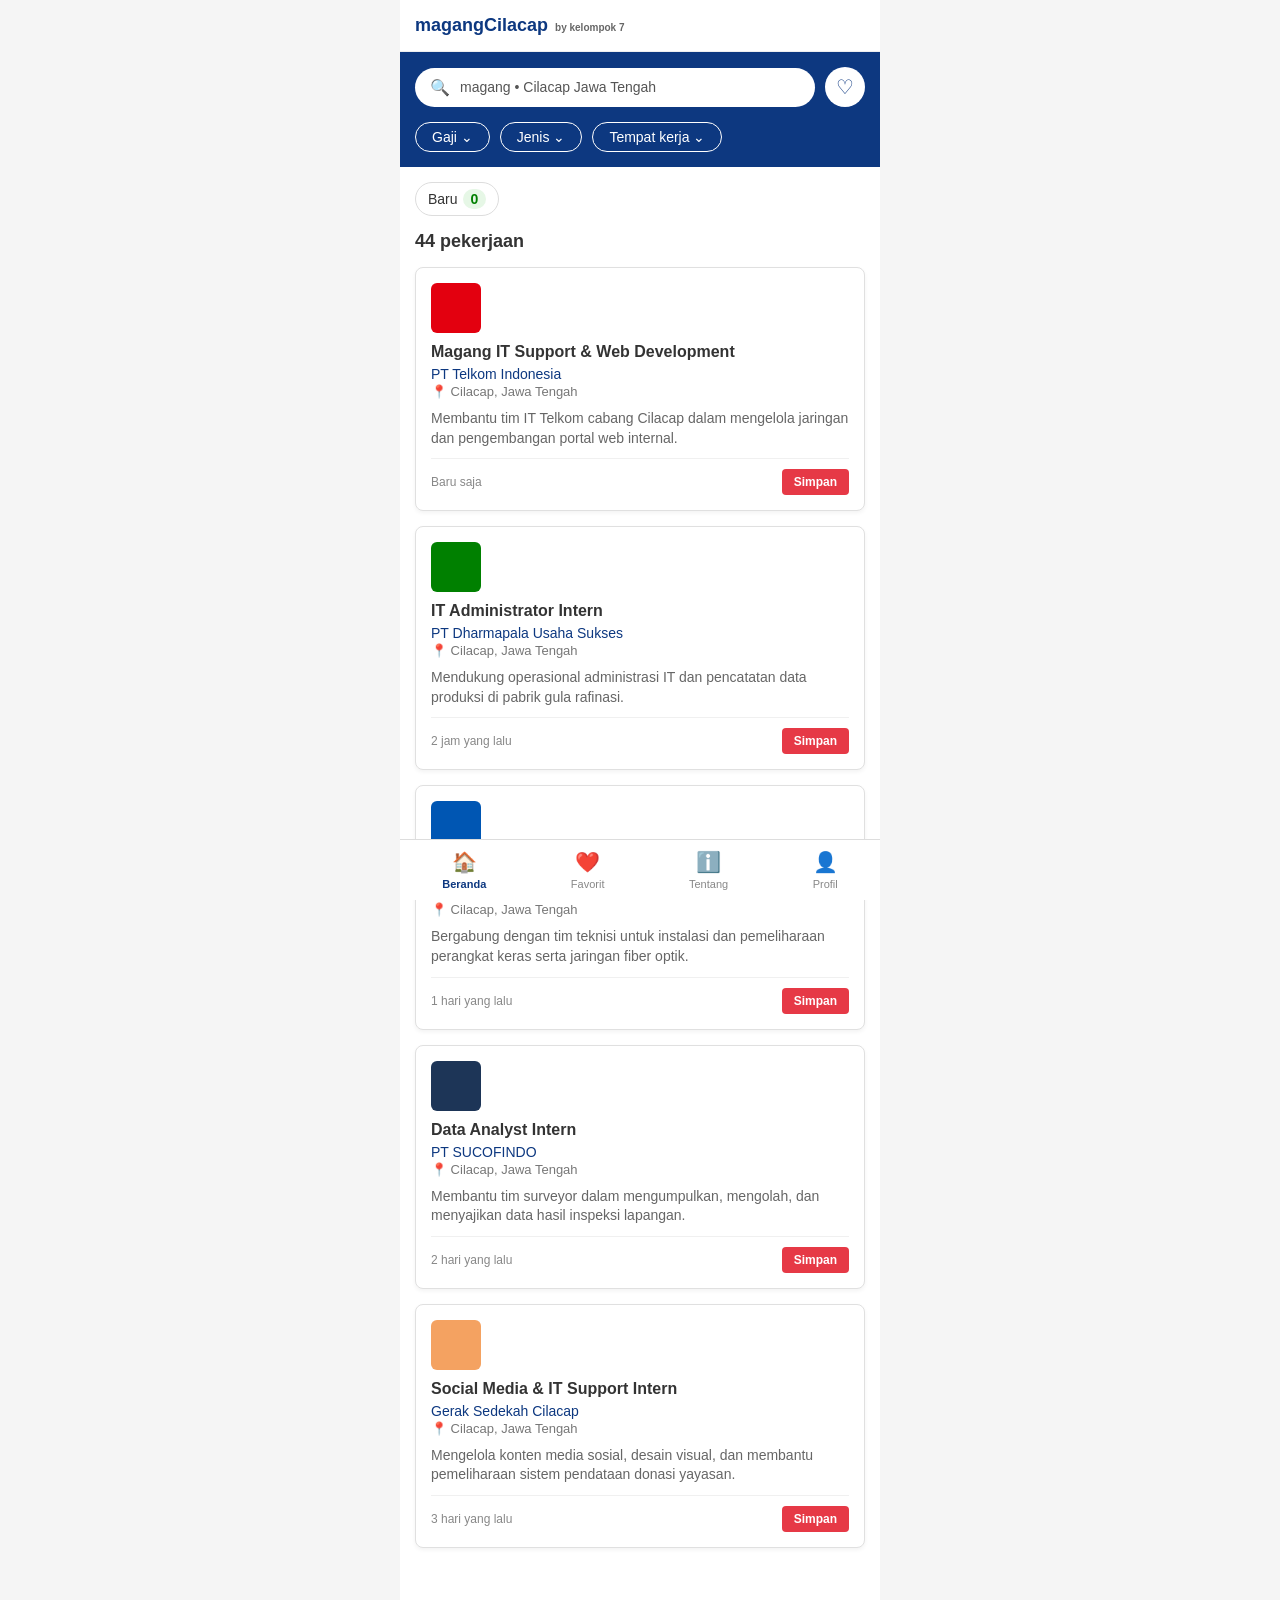
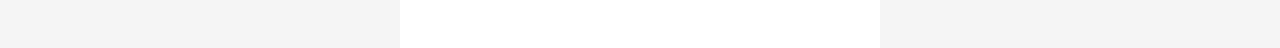
==== commit ee6bc1ce: "hapus tombol ikon" ====
--- a/index.html
+++ b/index.html
@@ -14,7 +14,7 @@
                 magangCilacap <div class="logo-sub">by kelompok 7</div>
             </div>
             <div class="header-actions">
-                <div class="menu-icon">☰</div>
+                
             </div>
         </header>
 
@@ -83,7 +83,7 @@
         <div class="content">
             <div class="results-info">
                 <div class="badge-baru">Baru <div class="count">0</div></div>
-                <div class="sort-icon">⇅</div>
+               
             </div>
             
             <h2 class="job-count">44 pekerjaan</h2>
@@ -132,7 +132,7 @@
 </div>
 
 <!-- KARTU 4: PT.SUCOFINDO -->
-<div class="job-card" onclick="window.location.href='detail-idsurvey.html'">
+<div class="job-card" onclick="window.location.href='detail-sucofindo.html'">
     <div class="company-logo" style="background-color: #1D3557;"></div>
     <h3 class="job-title">Data Analyst Intern</h3>
     <p class="company-name">PT SUCOFINDO</p>
--- a/style.css
+++ b/style.css
@@ -1,4 +1,6 @@
-
+/* ==========================================================================
+   GLOBAL STYLES (MILIK BERSAMA)
+   ========================================================================== */
 * {
     margin: 0;
     padding: 0;
@@ -45,7 +47,7 @@
 
 
 /* ==========================================================================
-   FAWWAZ (FITUR: BERANDA & FILTER POP-UP)
+   ANGGOTA 1: FAWWAZ (FITUR: BERANDA & FILTER POP-UP)
    ========================================================================== */
 .top-blue-bg { background-color: #0d3880; padding-bottom: 15px; }
 .search-section { padding: 15px; display: flex; gap: 10px; align-items: center; }
@@ -80,58 +82,9 @@
 .time-posted { font-size: 12px; color: #888; }
 .bookmark-btn { background: transparent; border: 1px solid #0d3880; color: #0d3880; padding: 5px 10px; border-radius: 4px; cursor: pointer; }
 
+
 /* ==========================================================================
-   GLOBAL STYLES (MILIK BERSAMA - JANGAN DIUBAH TANPA KESEPAKATAN)
-   ========================================================================== */
-* { margin: 0; padding: 0; box-sizing: border-box; font-family: -apple-system, BlinkMacSystemFont, "Segoe UI", Roboto, Helvetica, Arial, sans-serif; }
-body { background-color: #f5f5f5; color: #333; }
-#app-container { max-width: 480px; margin: 0 auto; background-color: #fff; min-height: 100vh; position: relative; padding-bottom: 70px; }
-.top-header { display: flex; justify-content: space-between; align-items: center; padding: 15px; border-bottom: 1px solid #eee; background: #fff; }
-.logo { font-weight: bold; font-size: 18px; color: #0d3880; }
-.logo-sub { font-size: 10px; color: #666; display: inline-block; margin-left: 2px; }
-.menu-icon { font-size: 24px; cursor: pointer; }
-.content { padding: 15px; }
-.bottom-nav { position: fixed; bottom: 0; left: 50%; transform: translateX(-50%); width: 100%; max-width: 480px; background: #fff; display: flex; justify-content: space-around; padding: 10px 0; border-top: 1px solid #ddd; z-index: 1000; }
-.nav-item { text-decoration: none; color: #888; font-size: 11px; display: flex; flex-direction: column; align-items: center; gap: 4px; }
-.nav-item.active { color: #0d3880; font-weight: bold; }
-.nav-icon { font-size: 20px; }
-
-/* ==========================================================================
-   AREA ANGGOTA 1: FAWWAZ (FITUR: BERANDA & FILTER POP-UP)
-   ========================================================================== */
-.top-blue-bg { background-color: #0d3880; padding-bottom: 15px; }
-.search-section { padding: 15px; display: flex; gap: 10px; align-items: center; }
-.search-box { flex: 1; background: #fff; border-radius: 20px; padding: 10px 15px; display: flex; align-items: center; gap: 10px; }
-.search-box input { border: none; outline: none; width: 100%; font-size: 14px; color: #555; }
-.heart-icon-btn { background: #fff; color: #0d3880; border: none; width: 40px; height: 40px; border-radius: 50%; font-size: 20px; cursor: pointer; display: flex; align-items: center; justify-content: center; }
-.filter-section { padding: 0 15px; display: flex; gap: 10px; overflow-x: auto; position: relative; }
-.filter-section::-webkit-scrollbar { display: none; }
-.filter-btn { background: transparent; border: 1px solid #fff; color: #fff; padding: 6px 16px; border-radius: 20px; white-space: nowrap; cursor: pointer; font-size: 14px; }
-.filter-popup { position: absolute; top: 130px; left: 15px; background-color: #fff; color: #333; border-radius: 12px; padding: 15px; box-shadow: 0 4px 15px rgba(0, 0, 0, 0.2); z-index: 9999; min-width: 250px; }
-.checkbox-label { display: flex; align-items: center; gap: 12px; padding: 10px 0; font-size: 16px; color: #444; cursor: pointer; }
-.checkbox-label input[type="checkbox"] { width: 20px; height: 20px; accent-color: #0d3880; cursor: pointer; }
-.popup-tabs { display: flex; gap: 15px; border-bottom: 1px solid #eee; margin-bottom: 15px; }
-.tab { padding-bottom: 10px; font-size: 14px; color: #666; cursor: pointer; }
-.active-tab { color: #0d3880; font-weight: bold; border-bottom: 2px solid #0d3880; }
-.popup-inputs { display: flex; gap: 10px; }
-.input-group { flex: 1; }
-.input-group label { font-size: 12px; font-weight: bold; color: #000; display: block; margin-bottom: 5px; }
-.input-group select { width: 100%; padding: 8px 10px; border: 1px solid #ccc; border-radius: 6px; font-size: 14px; background-color: #fff; color: #555; outline: none; }
-.results-info { display: flex; justify-content: space-between; align-items: center; margin-bottom: 15px; }
-.badge-baru { border: 1px solid #ddd; padding: 6px 12px; border-radius: 20px; font-size: 14px; display: flex; align-items: center; gap: 5px; }
-.badge-baru .count { background: #e6f7e6; color: #008000; padding: 2px 8px; border-radius: 10px; font-weight: bold; }
-.job-count { font-size: 18px; margin-bottom: 15px; }
-.job-card { padding: 15px; border: 1px solid #e0e0e0; border-radius: 8px; margin-bottom: 15px; background: #fff; cursor: pointer; }
-.company-logo { width: 50px; height: 50px; border-radius: 4px; margin-bottom: 10px; }
-.job-title { color: #4b0082; font-size: 16px; margin-bottom: 5px; }
-.company-name, .job-location { font-size: 14px; color: #555; margin-bottom: 5px; }
-.job-snippet { font-size: 14px; color: #666; margin-top: 10px; line-height: 1.4; }
-.job-footer { display: flex; justify-content: space-between; align-items: center; margin-top: 15px; }
-.time-posted { font-size: 12px; color: #888; }
-.bookmark-btn { background: transparent; border: 1px solid #0d3880; color: #0d3880; padding: 5px 10px; border-radius: 4px; cursor: pointer; }
-
-/* ==========================================================================
-   AREA ANGGOTA 2 (FITUR: DETAIL LOWONGAN & LAMARAN)
+   ANGGOTA 2: EQY (FITUR: DETAIL LOWONGAN & LAMARAN)
    ========================================================================== */
 .detail-header { padding: 15px; border-bottom: 1px solid #eee; background: #fff; }
 .back-btn { background: none; border: none; font-size: 16px; color: #0d3880; font-weight: bold; cursor: pointer; text-decoration: none; }
@@ -152,15 +105,205 @@
 .overview-text { font-size: 14px; color: #555; }
 .company-link { font-size: 14px; color: #0d3880; text-decoration: none; border-bottom: 1px solid #0d3880; padding-bottom: 2px; display: inline-block; }
 
+
 /* ==========================================================================
-   AREA ANGGOTA 3 (FITUR: PROFIL, FAVORIT, TENTANG KAMI)
+   ANGGOTA 3: NABILA (STYLE PROFIL, FAVORIT, & TENTANG)
    ========================================================================== */
-.center-content { text-align: center; padding-top: 40px; }
-.profile-avatar { background-color: #0d3880; color: white; width: 80px; height: 80px; border-radius: 50%; display: flex; align-items: center; justify-content: center; font-size: 32px; font-weight: bold; margin: 0 auto 15px auto; }
-.profile-name { font-size: 20px; margin-bottom: 10px; }
-.profile-info { font-size: 14px; color: #666; margin-bottom: 5px; }
-.btn-primary { background-color: #e60278; color: white; border: none; padding: 12px; border-radius: 6px; font-weight: bold; cursor: pointer; width: 100%; }
-.page-title { font-size: 18px; margin-bottom: 15px; color: #333; }
-.about-text { margin-bottom: 15px; line-height: 1.6; color: #555; }
-.team-list { list-style-type: none; margin-top: 10px; }
-.team-list li { padding: 10px; background: #f9f9f9; border: 1px solid #eee; margin-bottom: 8px; border-radius: 4px; }
+
+/* --- Halaman Profil --- */
+.profile-page {
+    padding: 20px 15px;
+}
+
+.profile-header-new {
+    display: flex;
+    align-items: center;
+    gap: 15px;
+    margin-bottom: 25px;
+    padding-bottom: 15px;
+    border-bottom: 1px solid #eee;
+}
+
+.avatar-square {
+    width: 50px;
+    height: 50px;
+    background-color: #0d3880;
+    color: #ffffff;
+    font-size: 22px;
+    font-weight: bold;
+    display: flex;
+    justify-content: center;
+    align-items: center;
+    border-radius: 8px;
+}
+
+.username-text {
+    font-size: 18px;
+    font-weight: bold;
+    color: #333333;
+}
+
+.profile-menu {
+    list-style: none;
+    padding: 0;
+    margin: 0;
+}
+
+.profile-menu li {
+    padding: 16px 0;
+    border-bottom: 1px solid #f0f0f0;
+    display: flex;
+    justify-content: space-between;
+    align-items: center;
+    cursor: pointer;
+}
+
+.menu-item-content {
+    display: flex;
+    align-items: center;
+    gap: 12px;
+    font-size: 15px;
+    color: #333333;
+}
+
+.menu-item-content .icon {
+    font-size: 18px;
+    width: 24px;
+    text-align: center;
+}
+
+.arrow-right {
+    color: #999999;
+    font-size: 20px;
+    font-weight: bold;
+}
+
+/* Switch Saklar Mode Gelap */
+.toggle-switch {
+    position: relative;
+    display: inline-block;
+    width: 44px;
+    height: 24px;
+}
+
+.toggle-switch input {
+    opacity: 0;
+    width: 0;
+    height: 0;
+}
+
+.slider {
+    position: absolute;
+    cursor: pointer;
+    top: 0; left: 0; right: 0; bottom: 0;
+    background-color: #ccc;
+    transition: .3s;
+    border-radius: 24px;
+}
+
+.slider:before {
+    position: absolute;
+    content: "";
+    height: 18px;
+    width: 18px;
+    left: 3px;
+    bottom: 3px;
+    background-color: white;
+    transition: .3s;
+    border-radius: 50%;
+}
+
+.toggle-switch input:checked + .slider {
+    background-color: #0d3880;
+}
+
+.toggle-switch input:checked + .slider:before {
+    transform: translateX(20px);
+}
+
+/* --- Halaman Tentang Kami --- */
+.page-title {
+    font-size: 20px;
+    font-weight: bold;
+    margin-bottom: 10px;
+    color: #0d3880;
+}
+
+.about-text {
+    font-size: 14px;
+    line-height: 1.6;
+    color: #555;
+    margin-bottom: 20px;
+}
+
+.team-list {
+    list-style-type: square;
+    padding-left: 20px;
+    line-height: 1.8;
+    color: #333;
+}
+
+/* --- Halaman Favorit --- */
+.job-card {
+    background: #ffffff;
+    border: 1px solid #e0e0e0;
+    border-radius: 8px;
+    padding: 15px;
+    margin-bottom: 15px;
+    box-shadow: 0 2px 4px rgba(0,0,0,0.05);
+}
+
+.company-logo {
+    width: 50px;
+    height: 50px;
+    border-radius: 6px;
+    margin-bottom: 10px;
+}
+
+.job-title {
+    font-size: 16px;
+    font-weight: bold;
+    margin: 5px 0;
+    color: #333;
+}
+
+.company-name {
+    font-size: 14px;
+    color: #0d3880;
+    margin: 2px 0;
+}
+
+.job-location {
+    font-size: 13px;
+    color: #777;
+    margin-bottom: 10px;
+}
+
+.job-footer {
+    display: flex;
+    justify-content: space-between;
+    align-items: center;
+    border-top: 1px solid #f0f0f0;
+    padding-top: 10px;
+    margin-top: 10px;
+}
+
+.time-posted {
+    font-size: 12px;
+    color: #888;
+}
+
+.bookmark-btn {
+    background-color: #e63946;
+    color: white;
+    border: none;
+    padding: 6px 12px;
+    border-radius: 4px;
+    cursor: pointer;
+    font-size: 12px;
+    font-weight: bold;
+}
+
+.bookmark-btn:hover {
+    background-color: #c1121f;
+}
